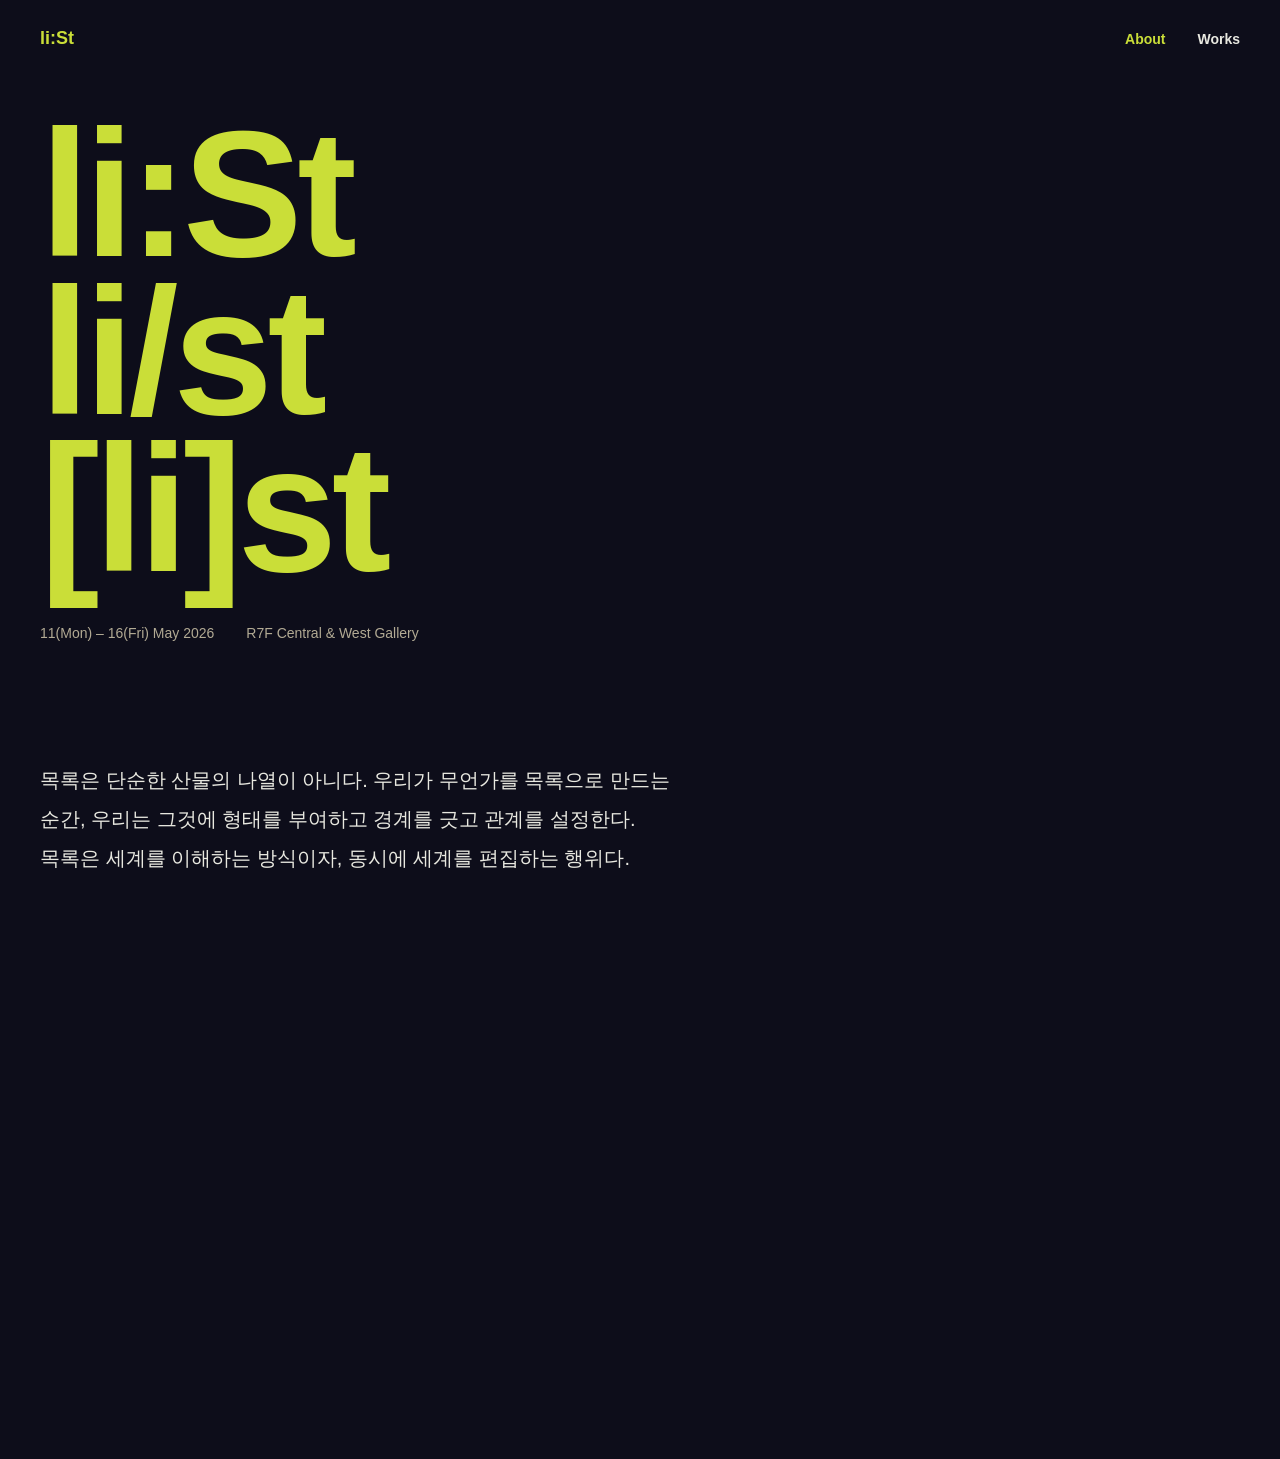
==== about.html @ d5aa6582 "update" ====
<!DOCTYPE html>
<html lang="ko">
<head>
  <meta charset="UTF-8">
  <meta name="viewport" content="width=device-width, initial-scale=1.0">
  <title>About — li:St li/st [li]st</title>
  <link rel="stylesheet" href="style.css">
</head>
<body class="page">

  <header class="site-header">
    <a class="logo" href="index.html">li:St</a>
    <nav>
      <a class="nav-link active" href="about.html">About</a>
      <a class="nav-link" href="works.html">Works</a>
    </nav>
  </header>

  <div style="height:96px"></div>

  <section class="about-hero">
    <h1>li:St<br>li/st<br>[li]st</h1>
    <div class="meta">
      <span>11(Mon) – 16(Fri) May 2026</span>
      <span>R7F Central &amp; West Gallery</span>
    </div>
  </section>

  <section class="about-statement">
    <p>
      목록은 단순한 산물의 나열이 아니다. 우리가 무언가를 목록으로 만드는 순간, 우리는 그것에 형태를 부여하고 경계를 긋고 관계를 설정한다. 목록은 세계를 이해하는 방식이자, 동시에 세계를 편집하는 행위다.
    </p>
    <p>
      그러나 우리 속에서 각각의 약품 이름, 장소의 주소, 사람의 이름들은 단지 데이터로 존재하지 않는다. 그것들은 기억이 되고, 몸이 되고, 관계가 된다. 목록화된 것들은 목록 밖에서도 계속해서 진동한다.
    </p>
    <p>
      이번 전시 <em>li:St / li/st / [li]st</em>는 '목록'이라는 형식을 각자의 언어로 해석한 열다섯 명의 작업자가 모인 자리다. 콜론(:)으로 정의하고, 슬래시(/)로 나누고, 괄호([])로 감싸는 각각의 방식들—이 차이가 곧 이 전시의 내용이다.
    </p>
    <p>
      배사 극위 시이를 이야이의 방식으로. 목록의 끝은 항상 열려 있다.
    </p>
  </section>

  <div class="about-cta">
    <a class="cta-link" href="works.html">
      Works 보기
      <svg width="16" height="16" viewBox="0 0 16 16" fill="none">
        <path d="M2 8h12M9 3l5 5-5 5" stroke="currentColor" stroke-width="2" stroke-linecap="round" stroke-linejoin="round"/>
      </svg>
    </a>
  </div>

</body>
</html>
---- style.css ----
*, *::before, *::after {
  margin: 0;
  padding: 0;
  box-sizing: border-box;
}

:root {
  --bg:    #0d0d1a;
  --text:  #e8e8e0;
  --muted: #b2aa94;
  --lime:  #cade38;
  --dim:   #3b5e6c;
}

html, body {
  width: 100%;
  height: 100%;
  background: var(--bg);
  color: var(--text);
  font-family: 'Helvetica Neue', Arial, 'Noto Sans KR', sans-serif;
  -webkit-font-smoothing: antialiased;
  overflow: hidden;
}

body.page {
  overflow-y: auto;
  overflow-x: hidden;
}

canvas {
  display: block;
  position: fixed;
  top: 0; left: 0;
  width: 100%; height: 100%;
}

/* ── header ───────────────────────────────────── */

.site-header {
  position: fixed;
  top: 0; left: 0; right: 0;
  z-index: 100;
  display: flex;
  align-items: center;
  justify-content: space-between;
  padding: 28px 40px;
  pointer-events: none;
}

.site-header .logo {
  font-size: 18px;
  font-weight: 900;
  color: var(--lime);
  text-decoration: none;
  pointer-events: auto;
}

.site-header nav {
  display: flex;
  gap: 32px;
  pointer-events: auto;
}

.nav-link {
  font-size: 14px;
  font-weight: 900;
  text-decoration: none;
  color: var(--text);
  transition: color 0.15s;
}

.nav-link:hover,
.nav-link.active {
  color: var(--lime);
}

/* ── about ────────────────────────────────────── */

.about-hero {
  padding: 20px 40px 56px;
}

.about-hero h1 {
  font-size: clamp(80px, 14vw, 210px);
  font-weight: 900;
  color: var(--lime);
  line-height: 0.88;
  letter-spacing: -0.03em;
  margin-bottom: 36px;
}

.about-hero .meta {
  font-size: 14px;
  font-weight: 400;
  color: var(--muted);
  display: flex;
  flex-wrap: wrap;
  gap: 4px 32px;
}

.about-statement {
  padding: 64px 40px 48px;
  max-width: 720px;
}

.about-statement p {
  font-size: clamp(16px, 1.8vw, 20px);
  font-weight: 400;
  line-height: 1.95;
  color: var(--text);
  word-break: keep-all;
}

.about-statement p + p {
  margin-top: 1.4em;
}

.about-cta {
  padding: 16px 40px 100px;
}

.cta-link {
  display: inline-flex;
  align-items: center;
  gap: 12px;
  font-size: 16px;
  font-weight: 900;
  color: var(--lime);
  text-decoration: none;
  transition: gap 0.2s;
}

.cta-link:hover {
  gap: 22px;
}

/* ── works ────────────────────────────────────── */

.works-page-title {
  padding: 20px 40px 48px;
}

.works-page-title h1 {
  font-size: clamp(80px, 14vw, 210px);
  font-weight: 900;
  color: var(--text);
  line-height: 0.88;
  letter-spacing: -0.03em;
}

.works-list {
  padding-bottom: 100px;
}

.work-item {
  display: grid;
  grid-template-columns: 56px 1fr;
  gap: 0 16px;
  align-items: baseline;
  padding: 20px 40px;
  text-decoration: none;
  color: inherit;
  transition: background 0.12s;
}

.work-item:hover {
  background: rgba(202, 222, 56, 0.04);
}

.work-item:hover .item-num {
  color: var(--lime);
}

.item-num {
  font-size: 13px;
  font-weight: 900;
  color: var(--dim);
  transition: color 0.12s;
  padding-top: 4px;
  align-self: start;
}

.item-title {
  font-size: clamp(22px, 3vw, 38px);
  font-weight: 900;
  color: var(--text);
  letter-spacing: -0.02em;
  line-height: 1.1;
}

.item-artist {
  font-size: 13px;
  font-weight: 400;
  color: var(--muted);
  margin-top: 4px;
}

/* ── work detail ──────────────────────────────── */

.work-detail {
  padding: 32px 40px 100px;
}

.back-link {
  display: inline-flex;
  align-items: center;
  gap: 10px;
  font-size: 14px;
  font-weight: 900;
  text-decoration: none;
  color: var(--muted);
  margin-bottom: 60px;
  transition: color 0.12s;
}

.back-link:hover {
  color: var(--text);
}

.work-detail-layout {
  display: grid;
  grid-template-columns: 1fr 1fr;
  gap: 64px;
  align-items: start;
}

.work-detail-thumb {
  width: 100%;
  aspect-ratio: 4 / 3;
  background: var(--dim);
  border-radius: 4px;
  position: relative;
  overflow: hidden;
}

.work-detail-thumb::after {
  content: attr(data-initials);
  position: absolute;
  inset: 0;
  display: flex;
  align-items: center;
  justify-content: center;
  font-size: 80px;
  font-weight: 900;
  color: rgba(232, 232, 224, 0.07);
}

.detail-title {
  font-size: clamp(32px, 4.5vw, 64px);
  font-weight: 900;
  letter-spacing: -0.03em;
  line-height: 1.0;
  margin-bottom: 12px;
}

.detail-artist {
  font-size: 15px;
  font-weight: 400;
  color: var(--muted);
  margin-bottom: 52px;
}

.detail-desc {
  font-size: 16px;
  font-weight: 400;
  line-height: 1.9;
  color: var(--text);
  word-break: keep-all;
}

/* ── responsive ───────────────────────────────── */

@media (max-width: 680px) {
  .site-header { padding: 20px 24px; }

  .about-hero,
  .about-statement,
  .about-cta,
  .works-page-title,
  .work-detail {
    padding-left: 24px;
    padding-right: 24px;
  }

  .work-item {
    padding-left: 24px;
    padding-right: 24px;
  }

  .work-detail-layout {
    grid-template-columns: 1fr;
    gap: 36px;
  }
}
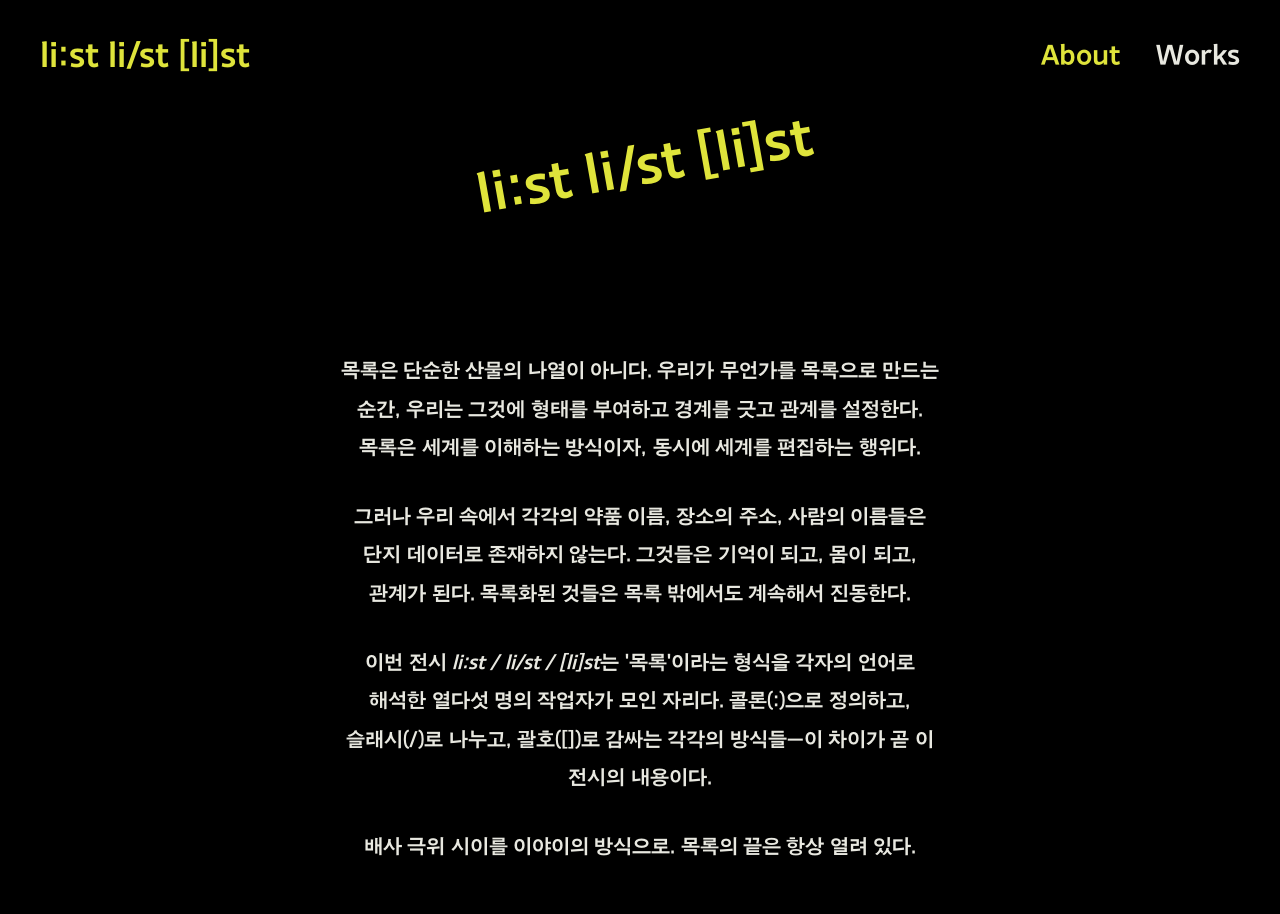
==== commit fe08c51a: "0507_001" ====
--- a/about.html
+++ b/about.html
@@ -1,54 +1,70 @@
-<!DOCTYPE html>
+<!doctype html>
 <html lang="ko">
-<head>
-  <meta charset="UTF-8">
-  <meta name="viewport" content="width=device-width, initial-scale=1.0">
-  <title>About — li:St li/st [li]st</title>
-  <link rel="stylesheet" href="style.css">
-</head>
-<body class="page">
+  <head>
+    <meta charset="UTF-8" />
+    <meta name="viewport" content="width=device-width, initial-scale=1.0" />
+    <title>About — li:st li/st [li]st</title>
+    <style>
+@font-face {
+  font-family: "MinBuri";
+  src: url("addons/AG_Choijeongho_Minburi_Std_Bold.otf") format("opentype");
+  font-weight: 900;
+  font-style: normal;
+}
+*, *::before, *::after { margin: 0; padding: 0; box-sizing: border-box; }
+:root { --bg: #000000; --text: #e8e8e0; --muted: #c7c4ba; --lime: #dfe43b; --blue: #2e77a8; --green: #1db4a5; }
+::selection, ::-moz-selection { background: #dfe43b; color: #000000; }
+html, body { width: 100%; height: 100%; background: var(--bg); color: var(--text); font-family: "MinBuri", sans-serif; -webkit-font-smoothing: antialiased; overflow: hidden; hyphens: none; -webkit-hyphens: none; }
+body.page { overflow-y: auto; overflow-x: hidden; }
+.site-header { position: fixed; top: 0; left: 0; right: 0; z-index: 100; display: flex; align-items: center; justify-content: space-between; padding: 32px 40px; pointer-events: none; }
+.site-header .logo { font-size: clamp(20px, 2.6vw, 38px); font-weight: 900; color: var(--lime); text-decoration: none; pointer-events: auto; }
+.site-header nav { display: flex; gap: 36px; pointer-events: auto; }
+.nav-link { font-size: clamp(15px, 2.1vw, 30px); font-weight: 900; text-decoration: none; color: var(--text); transition: color 0.15s; }
+.nav-link:hover, .nav-link.active { color: var(--lime); }
+.about-hero { padding: 40px 40px clamp(80px, 10vw, 180px); text-align: center; }
+.about-hero h1 { display: inline-block; font-size: clamp(27px, 4.1vw, 60px); font-weight: 900; color: var(--lime); line-height: 1.05; transform: rotate(-10deg); transform-origin: center top; }
+.about-statement { padding: 32px 40px 48px; max-width: 680px; margin: 0 auto; text-align: center; }
+.about-statement p { font-size: clamp(18px, 1.5vw, 22px); font-weight: 400; line-height: 2; color: var(--text); word-break: keep-all; }
+.about-statement p + p { margin-top: 1.6em; }
+@media (max-width: 680px) {
+  .site-header { padding: 20px 24px; }
+  .about-hero, .about-statement { padding-left: 24px; padding-right: 24px; }
+}
+    </style>
+  </head>
+  <body class="page">
+    <header class="site-header">
+      <a class="logo" href="index.html">li:st li/st [li]st</a>
+      <nav>
+        <a class="nav-link active" href="about.html">About</a>
+        <a class="nav-link" href="works.html">Works</a>
+      </nav>
+    </header>
 
-  <header class="site-header">
-    <a class="logo" href="index.html">li:St</a>
-    <nav>
-      <a class="nav-link active" href="about.html">About</a>
-      <a class="nav-link" href="works.html">Works</a>
-    </nav>
-  </header>
+    <div style="height: 96px"></div>
 
-  <div style="height:96px"></div>
+    <section class="about-hero">
+      <h1>li:st li/st [li]st</h1>
+    </section>
 
-  <section class="about-hero">
-    <h1>li:St<br>li/st<br>[li]st</h1>
-    <div class="meta">
-      <span>11(Mon) – 16(Fri) May 2026</span>
-      <span>R7F Central &amp; West Gallery</span>
-    </div>
-  </section>
-
-  <section class="about-statement">
-    <p>
-      목록은 단순한 산물의 나열이 아니다. 우리가 무언가를 목록으로 만드는 순간, 우리는 그것에 형태를 부여하고 경계를 긋고 관계를 설정한다. 목록은 세계를 이해하는 방식이자, 동시에 세계를 편집하는 행위다.
-    </p>
-    <p>
-      그러나 우리 속에서 각각의 약품 이름, 장소의 주소, 사람의 이름들은 단지 데이터로 존재하지 않는다. 그것들은 기억이 되고, 몸이 되고, 관계가 된다. 목록화된 것들은 목록 밖에서도 계속해서 진동한다.
-    </p>
-    <p>
-      이번 전시 <em>li:St / li/st / [li]st</em>는 '목록'이라는 형식을 각자의 언어로 해석한 열다섯 명의 작업자가 모인 자리다. 콜론(:)으로 정의하고, 슬래시(/)로 나누고, 괄호([])로 감싸는 각각의 방식들—이 차이가 곧 이 전시의 내용이다.
-    </p>
-    <p>
-      배사 극위 시이를 이야이의 방식으로. 목록의 끝은 항상 열려 있다.
-    </p>
-  </section>
-
-  <div class="about-cta">
-    <a class="cta-link" href="works.html">
-      Works 보기
-      <svg width="16" height="16" viewBox="0 0 16 16" fill="none">
-        <path d="M2 8h12M9 3l5 5-5 5" stroke="currentColor" stroke-width="2" stroke-linecap="round" stroke-linejoin="round"/>
-      </svg>
-    </a>
-  </div>
-
-</body>
+    <section class="about-statement">
+      <p>
+        목록은 단순한 산물의 나열이 아니다. 우리가 무언가를 목록으로 만드는
+        순간, 우리는 그것에 형태를 부여하고 경계를 긋고 관계를 설정한다. 목록은
+        세계를 이해하는 방식이자, 동시에 세계를 편집하는 행위다.
+      </p>
+      <p>
+        그러나 우리 속에서 각각의 약품 이름, 장소의 주소, 사람의 이름들은 단지
+        데이터로 존재하지 않는다. 그것들은 기억이 되고, 몸이 되고, 관계가 된다.
+        목록화된 것들은 목록 밖에서도 계속해서 진동한다.
+      </p>
+      <p>
+        이번 전시 <em>li:st / li/st / [li]st</em>는 '목록'이라는 형식을 각자의
+        언어로 해석한 열다섯 명의 작업자가 모인 자리다. 콜론(:)으로 정의하고,
+        슬래시(/)로 나누고, 괄호([])로 감싸는 각각의 방식들—이 차이가 곧 이
+        전시의 내용이다.
+      </p>
+      <p>배사 극위 시이를 이야이의 방식으로. 목록의 끝은 항상 열려 있다.</p>
+    </section>
+  </body>
 </html>
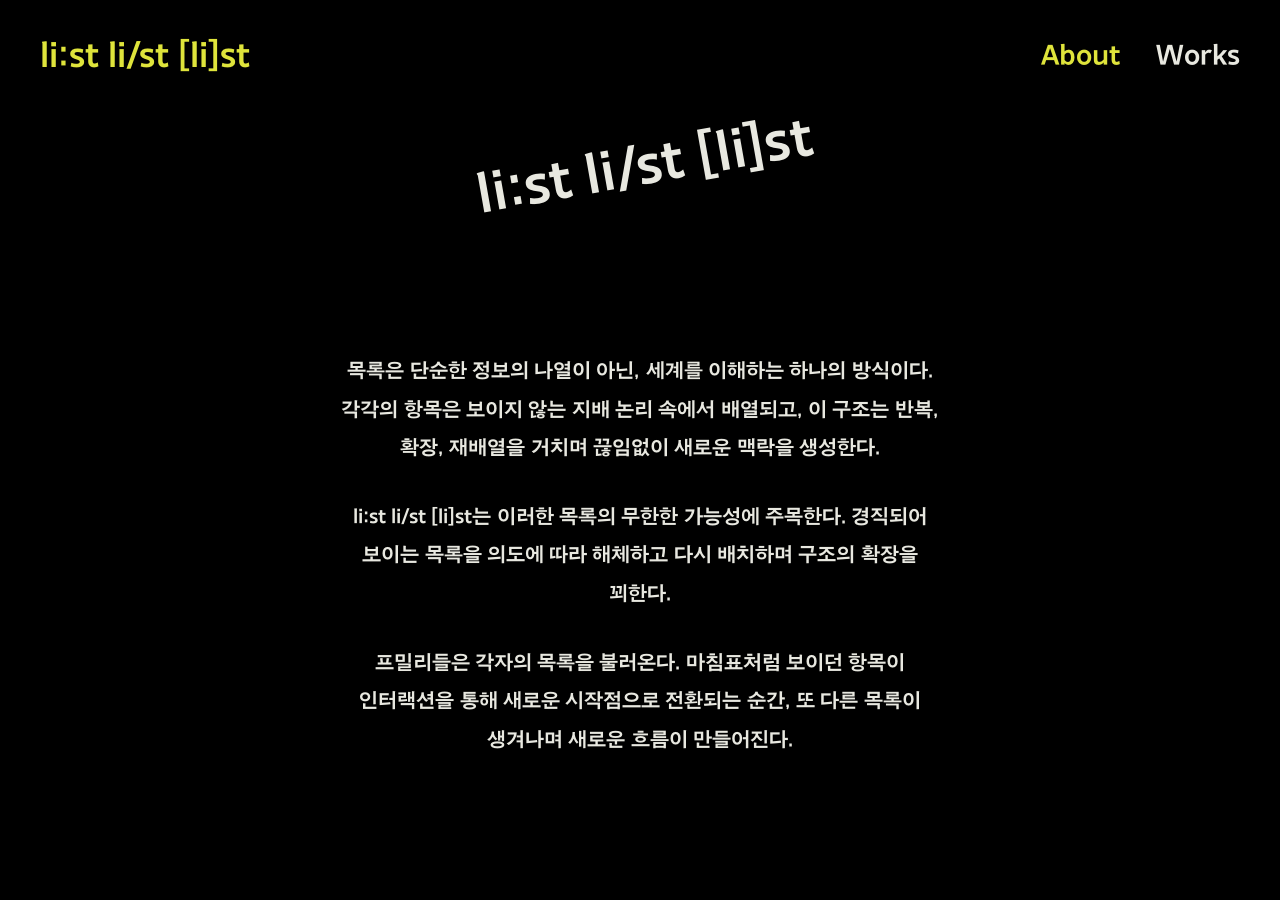
==== commit 91a54b08: "ㅇㅇ" ====
--- a/about.html
+++ b/about.html
@@ -5,31 +5,138 @@
     <meta name="viewport" content="width=device-width, initial-scale=1.0" />
     <title>About — li:st li/st [li]st</title>
     <style>
-@font-face {
-  font-family: "MinBuri";
-  src: url("addons/AG_Choijeongho_Minburi_Std_Bold.otf") format("opentype");
-  font-weight: 900;
-  font-style: normal;
-}
-*, *::before, *::after { margin: 0; padding: 0; box-sizing: border-box; }
-:root { --bg: #000000; --text: #e8e8e0; --muted: #c7c4ba; --lime: #dfe43b; --blue: #2e77a8; --green: #1db4a5; }
-::selection, ::-moz-selection { background: #dfe43b; color: #000000; }
-html, body { width: 100%; height: 100%; background: var(--bg); color: var(--text); font-family: "MinBuri", sans-serif; -webkit-font-smoothing: antialiased; overflow: hidden; hyphens: none; -webkit-hyphens: none; }
-body.page { overflow-y: auto; overflow-x: hidden; }
-.site-header { position: fixed; top: 0; left: 0; right: 0; z-index: 100; display: flex; align-items: center; justify-content: space-between; padding: 32px 40px; pointer-events: none; }
-.site-header .logo { font-size: clamp(20px, 2.6vw, 38px); font-weight: 900; color: var(--lime); text-decoration: none; pointer-events: auto; }
-.site-header nav { display: flex; gap: 36px; pointer-events: auto; }
-.nav-link { font-size: clamp(15px, 2.1vw, 30px); font-weight: 900; text-decoration: none; color: var(--text); transition: color 0.15s; }
-.nav-link:hover, .nav-link.active { color: var(--lime); }
-.about-hero { padding: 40px 40px clamp(80px, 10vw, 180px); text-align: center; }
-.about-hero h1 { display: inline-block; font-size: clamp(27px, 4.1vw, 60px); font-weight: 900; color: var(--lime); line-height: 1.05; transform: rotate(-10deg); transform-origin: center top; }
-.about-statement { padding: 32px 40px 48px; max-width: 680px; margin: 0 auto; text-align: center; }
-.about-statement p { font-size: clamp(18px, 1.5vw, 22px); font-weight: 400; line-height: 2; color: var(--text); word-break: keep-all; }
-.about-statement p + p { margin-top: 1.6em; }
-@media (max-width: 680px) {
-  .site-header { padding: 20px 24px; }
-  .about-hero, .about-statement { padding-left: 24px; padding-right: 24px; }
-}
+      @font-face {
+        font-family: "MinBuri";
+        src: url("addons/AG_Choijeongho_Minburi_Std_Bold.otf")
+          format("opentype");
+        font-weight: 900;
+        font-style: normal;
+      }
+      *,
+      *::before,
+      *::after {
+        margin: 0;
+        padding: 0;
+        box-sizing: border-box;
+      }
+      :root {
+        --bg: #000000;
+        --text: #e8e8e0;
+        --muted: #c7c4ba;
+        --lime: #dfe43b;
+        --blue: #2e77a8;
+        --green: #1db4a5;
+      }
+      ::selection,
+      ::-moz-selection {
+        background: #dfe43b;
+        color: #000000;
+      }
+      html,
+      body {
+        width: 100%;
+        height: 100%;
+        background: var(--bg);
+        color: var(--text);
+        font-family: "MinBuri", sans-serif;
+        -webkit-font-smoothing: antialiased;
+        overflow: hidden;
+        hyphens: none;
+        -webkit-hyphens: none;
+      }
+      body.page {
+        overflow-y: auto;
+        overflow-x: hidden;
+      }
+      .site-header {
+        position: fixed;
+        top: 0;
+        left: 0;
+        right: 0;
+        z-index: 100;
+        display: flex;
+        align-items: center;
+        justify-content: space-between;
+        padding: 32px 40px;
+        pointer-events: none;
+      }
+      .site-header .logo {
+        font-size: clamp(20px, 2.6vw, 38px);
+        font-weight: 900;
+        color: var(--lime);
+        text-decoration: none;
+        pointer-events: auto;
+      }
+      .site-header nav {
+        display: flex;
+        gap: 36px;
+        pointer-events: auto;
+      }
+      .nav-link {
+        font-size: clamp(15px, 2.1vw, 30px);
+        font-weight: 900;
+        text-decoration: none;
+        color: var(--text);
+        transition: color 0.15s;
+      }
+      .nav-link:hover,
+      .nav-link.active {
+        color: var(--lime);
+      }
+      .about-hero {
+        padding: 40px 40px clamp(80px, 10vw, 180px);
+        text-align: center;
+      }
+      .about-hero h1 {
+        display: inline-block;
+        font-size: clamp(27px, 4.1vw, 60px);
+        font-weight: 900;
+        line-height: 1.05;
+        transform: rotate(-10deg);
+        transform-origin: center top;
+        animation: colorCycle 2.5s step-end infinite;
+      }
+      .about-statement {
+        padding: 32px 40px 48px;
+        max-width: 680px;
+        margin: 0 auto;
+        text-align: center;
+      }
+      .about-statement p {
+        font-size: clamp(18px, 1.5vw, 22px);
+        font-weight: 400;
+        line-height: 2;
+        color: var(--text);
+        word-break: keep-all;
+      }
+      .about-statement p + p {
+        margin-top: 1.6em;
+      }
+      @keyframes colorCycle {
+        0%,
+        100% {
+          color: #dfe43b;
+        }
+        33% {
+          color: #1db4a5;
+        }
+        66% {
+          color: #2e77a8;
+        }
+      }
+      .about-statement span {
+        animation: colorCycle 2.5s step-end infinite;
+      }
+      @media (max-width: 680px) {
+        .site-header {
+          padding: 20px 24px;
+        }
+        .about-hero,
+        .about-statement {
+          padding-left: 24px;
+          padding-right: 24px;
+        }
+      }
     </style>
   </head>
   <body class="page">
@@ -49,22 +156,20 @@
 
     <section class="about-statement">
       <p>
-        목록은 단순한 산물의 나열이 아니다. 우리가 무언가를 목록으로 만드는
-        순간, 우리는 그것에 형태를 부여하고 경계를 긋고 관계를 설정한다. 목록은
-        세계를 이해하는 방식이자, 동시에 세계를 편집하는 행위다.
+        목록은 단순한 정보의 나열이 아닌, 세계를 이해하는 하나의 방식이다.
+        각각의 항목은 보이지 않는 지배 논리 속에서 배열되고, 이 구조는 반복,
+        확장, 재배열을 거치며 끊임없이 새로운 맥락을 생성한다.
       </p>
       <p>
-        그러나 우리 속에서 각각의 약품 이름, 장소의 주소, 사람의 이름들은 단지
-        데이터로 존재하지 않는다. 그것들은 기억이 되고, 몸이 되고, 관계가 된다.
-        목록화된 것들은 목록 밖에서도 계속해서 진동한다.
+        <span>li:st li/st [li]st</span>는 이러한 목록의 무한한 가능성에
+        주목한다. 경직되어 보이는 목록을 의도에 따라 해체하고 다시 배치하며
+        구조의 확장을 꾀한다.
       </p>
       <p>
-        이번 전시 <em>li:st / li/st / [li]st</em>는 '목록'이라는 형식을 각자의
-        언어로 해석한 열다섯 명의 작업자가 모인 자리다. 콜론(:)으로 정의하고,
-        슬래시(/)로 나누고, 괄호([])로 감싸는 각각의 방식들—이 차이가 곧 이
-        전시의 내용이다.
+        프밀리들은 각자의 목록을 불러온다. 마침표처럼 보이던 항목이 인터랙션을
+        통해 새로운 시작점으로 전환되는 순간, 또 다른 목록이 생겨나며 새로운
+        흐름이 만들어진다.
       </p>
-      <p>배사 극위 시이를 이야이의 방식으로. 목록의 끝은 항상 열려 있다.</p>
     </section>
   </body>
 </html>
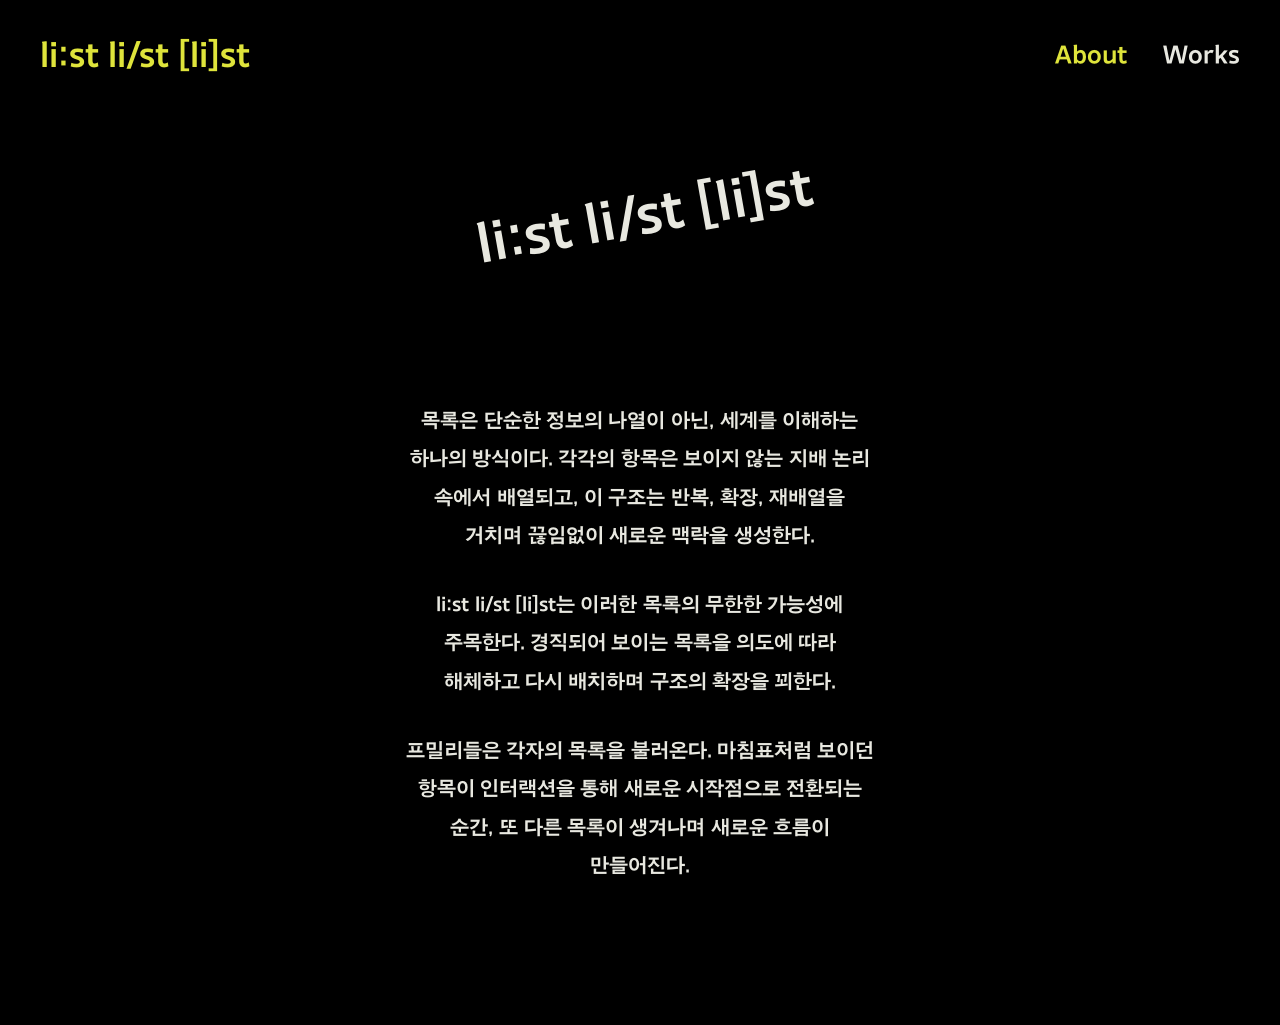
==== commit 016a47d6: "width" ====
--- a/about.html
+++ b/about.html
@@ -61,7 +61,7 @@
         pointer-events: none;
       }
       .site-header .logo {
-        font-size: clamp(20px, 2.6vw, 38px);
+        font-size: clamp(20px, 2.6vw, 67px);
         font-weight: 900;
         color: var(--lime);
         text-decoration: none;
@@ -73,7 +73,7 @@
         pointer-events: auto;
       }
       .nav-link {
-        font-size: clamp(15px, 2.1vw, 30px);
+        font-size: clamp(14px, 1.9vw, 49px);
         font-weight: 900;
         text-decoration: none;
         color: var(--text);
@@ -84,12 +84,12 @@
         color: var(--lime);
       }
       .about-hero {
-        padding: 40px 40px clamp(80px, 10vw, 180px);
+        padding: 7vw 40px 10vw;
         text-align: center;
       }
       .about-hero h1 {
         display: inline-block;
-        font-size: clamp(27px, 4.1vw, 60px);
+        font-size: clamp(27px, 4.1vw, 105px);
         font-weight: 900;
         line-height: 1.05;
         transform: rotate(-10deg);
@@ -97,13 +97,13 @@
         animation: colorCycle 2.5s step-end infinite;
       }
       .about-statement {
-        padding: 32px 40px 48px;
-        max-width: 680px;
+        padding: 32px 40px 11vw;
+        max-width: 43vw;
         margin: 0 auto;
         text-align: center;
       }
       .about-statement p {
-        font-size: clamp(18px, 1.5vw, 22px);
+        font-size: clamp(18px, 1.5vw, 38px);
         font-weight: 400;
         line-height: 2;
         color: var(--text);
